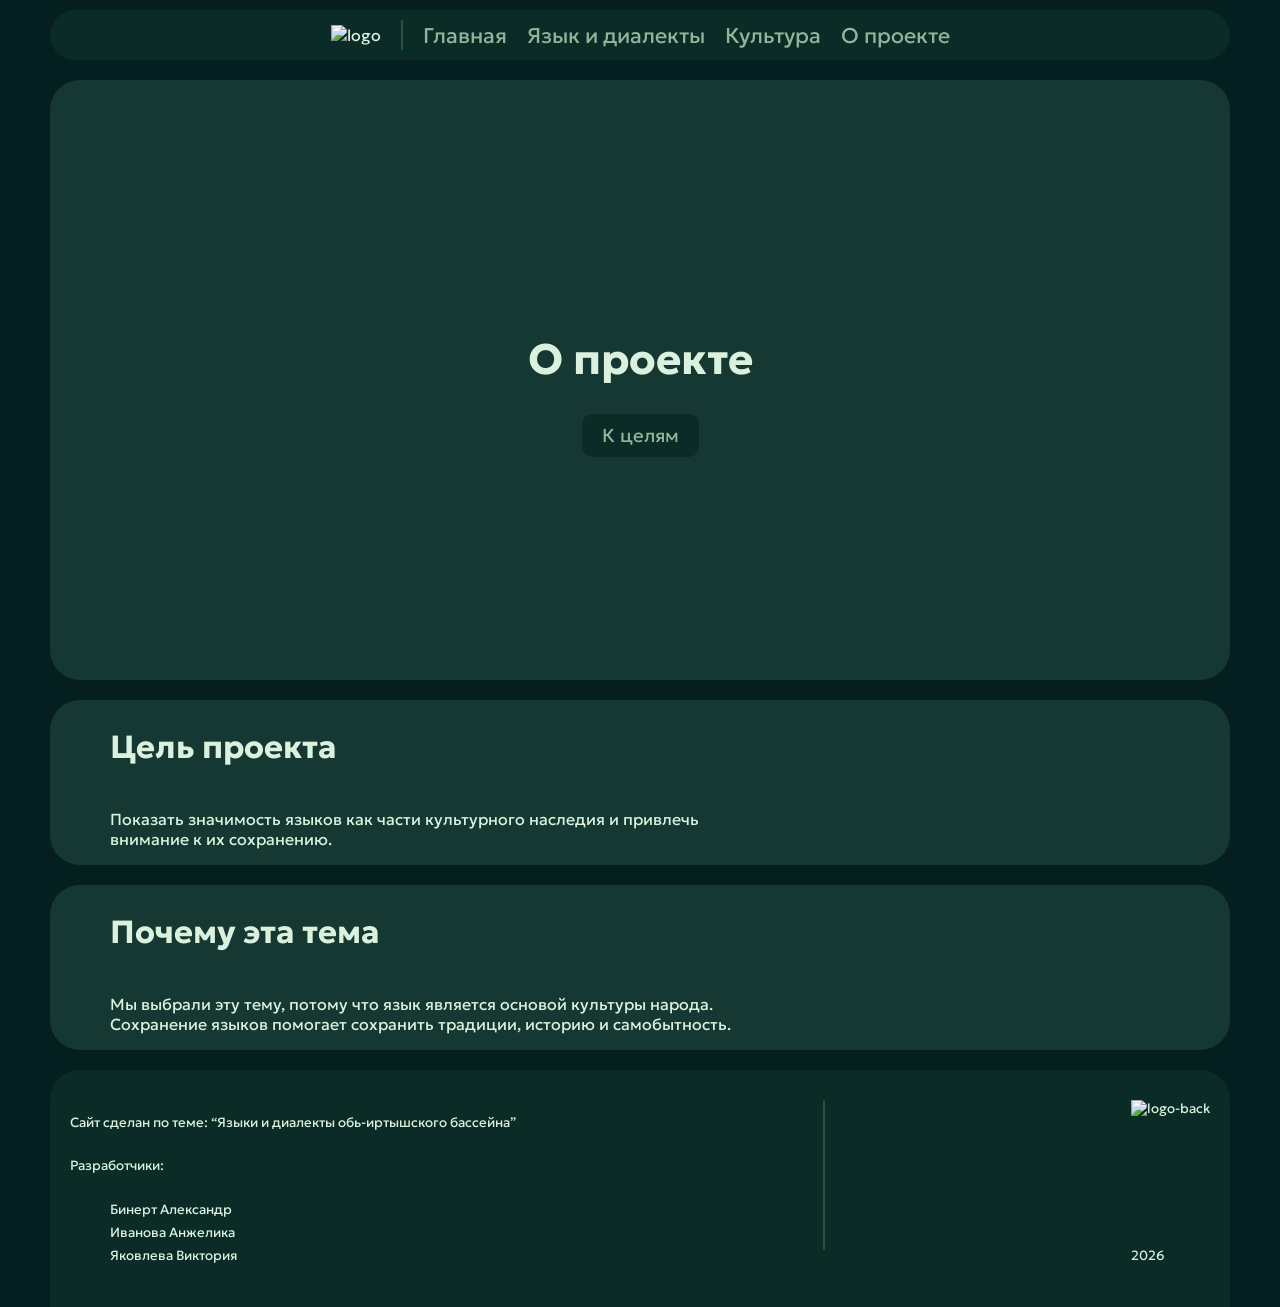
==== about.html @ 1f65d6e5 "вроде большая часть about сделана" ====
<!DOCTYPE html>
<html lang="ru">

<head>
    <meta charset="UTF-8">
    <meta name="viewport" content="width=device-width, initial-scale=1.0">
    <title>О проекте</title>
    <link rel="stylesheet" href="css/styles-global.css">
    <link rel="stylesheet" href="css/styles-about.css">
    <link rel="preconnect" href="https://fonts.googleapis.com">
    <link rel="preconnect" href="https://fonts.gstatic.com" crossorigin>
    <link href="https://fonts.googleapis.com/css2?family=Geologica:wght,CRSV@100..900,0&display=swap" rel="stylesheet">
</head>

<body>
    <header>
        <img src="css/images/logo.svg" alt="logo" class="logo">
        <div class="div-line"> </div>
        <nav class="nav">
            <a href="index.html">Главная</a>
            <a href="lang.html">Язык и диалекты</a>
            <a href="culture.html">Культура</a>
            <a href="about.html">О проекте</a>
        </nav>
    </header>

    <main class = "hero">
        <h1>О проекте</h1>
        <form action = "#about">
            <button type = "submit">К целям</button>
        </form>
    </main>

    <div class = "target">
        <div class = "target--lf">
            <h2>Цель проекта</h2>
            <div class = "target--lf__txt">
                <p>Показать значимость языков как части культурного наследия и привлечь внимание к их сохранению.</p>
            </div>
        </div>
    </div>

    <div class = "why">
        <div class = "why--lf">
            <h2>Почему эта тема</h2>
            <p>Мы выбрали эту тему, потому что язык является основой культуры народа. Сохранение языков помогает сохранить традиции, историю и самобытность.</p>
        </div>
    </div>

    <footer id="footer">
        <div class=" footer--text">
            <p>Сайт сделан по теме: “Языки и диалекты обь-иртышского бассейна”</p>
            <p>Разработчики:</p>
            <ul class="footer--text__list">
                <li>Бинерт Александр</li>
                <li>Иванова Анжелика</li>
                <li>Яковлева Виктория</li>
            </ul>
        </div>
        <div class="div-line footer"> </div>
        <div class="footer--text__year">
            <img src="css/images/logo-back.svg" alt="logo-back" class="logo">
            <p>2026</p>
        </div>
    </footer>
</body>

</html>
---- css/styles-global.css ----
html {
    font-size: 62.5%;
}
:root {
    --font: "Geologica", sans-serif;
    --bgc: #051F20;
    --bgc-card: #163832;
    --color-head: #8EB69B;
    --text: #DAF1DE;
    --akc-1: #235347;
    --color-btn: #0B2B26;
}

body {
    margin: 1rem 5rem 0;
    display: flex;
    font-family: var(--font);
    font-size: 1.6rem;
    color: var(--text);
    background-color: var(--bgc);
    flex-direction: column;
    gap: 20px;
}

.logo {
    max-width: 200px;
}

header {
    position: sticky;
    top: 0;
    z-index: 100;
    display: flex;
    background-color: var(--color-btn);
    border-radius: 60px;
    padding: 1rem 2rem;
    flex-grow: 2;
    align-items: center;
    text-align: center;
    justify-content: center;
    gap: 2rem;
}

.div-line {
    background: var(--akc-1);
    height: 3rem;
    width: 2px;
}

.div-line.footer {
    height: 15rem;
}

a {
    text-decoration: none;
    font-size: 16pt;
    color: var(--color-head);
}

.nav {
    display: flex;
    align-items: center;
    text-align: center;
    justify-content: center;
    gap: 2rem;
}

h1 {
    font-size: 32pt;
}

h2 {
    font-size: 24pt;
}

h3 {
    font-size: 18pt;
}

button {
    border: none;
    border-radius: 1rem;
    padding: 1rem 2rem;
    background: var(--color-btn);
    color: var(--color-head);
    font-family: var(--font);
    font-size: 14pt;
}

button:hover {
    background: #08201c;
    color: #628b6f;
}

footer {
    display: flex;
    background: var(--color-btn);
    font-size: 10pt;
    flex-grow: 2;
    border-radius: 3rem 3rem 0 0;
    padding: 3rem 2rem;
    justify-content: space-between;


.footer--text {
    display: flex;
    flex-direction: column;
}

ul {
    display: flex;
    flex-direction: column;
    list-style-type: none;
    gap: 0.6rem;
}

.footer--text__year {
    display: flex;
    flex-direction: column;
    justify-content: space-between;
}

@media screen and (max-width: 1980px) {
    body { 
        margin: 1rem 15rem 0;
    }
}

@media screen and (max-width: 1440px) {
    body { 
        margin: 1rem 10rem 0;
    }
}

@media screen and (max-width: 1280px) {
    body {
        margin: 1rem 5rem 0;
    }
}
---- css/styles-about.css ----
main {
    display: flex;
    flex-direction: column;
    background: var(--bgc-card);
    justify-content: center;
    height: 600px;
    border-radius: 3rem;
    text-align: center;
}

.target {
    display: flex;
    background: var(--bgc-card);
    border-radius: 3rem;
    justify-content: space-between;
    align-items: center;
}

.target--img {
    display: flex;
    max-height: 400px;
    max-width: 500px;
    border-radius: 3rem;
}

.target--lf {
    display: flex;
    flex-direction: column;
    width: 50vw;
    justify-content: center;
    padding: 0 6rem;
}

.target--lf__txt {
    gap: 1rem;
}

.why {
    display: flex;
    background: var(--bgc-card);
    border-radius: 3rem;
    justify-content: space-between;
    align-items: center;
}

.why--lf {
    display: flex;
    flex-direction: column;
    width: 50vw;
    justify-content: center;
    padding: 0 6rem;
}
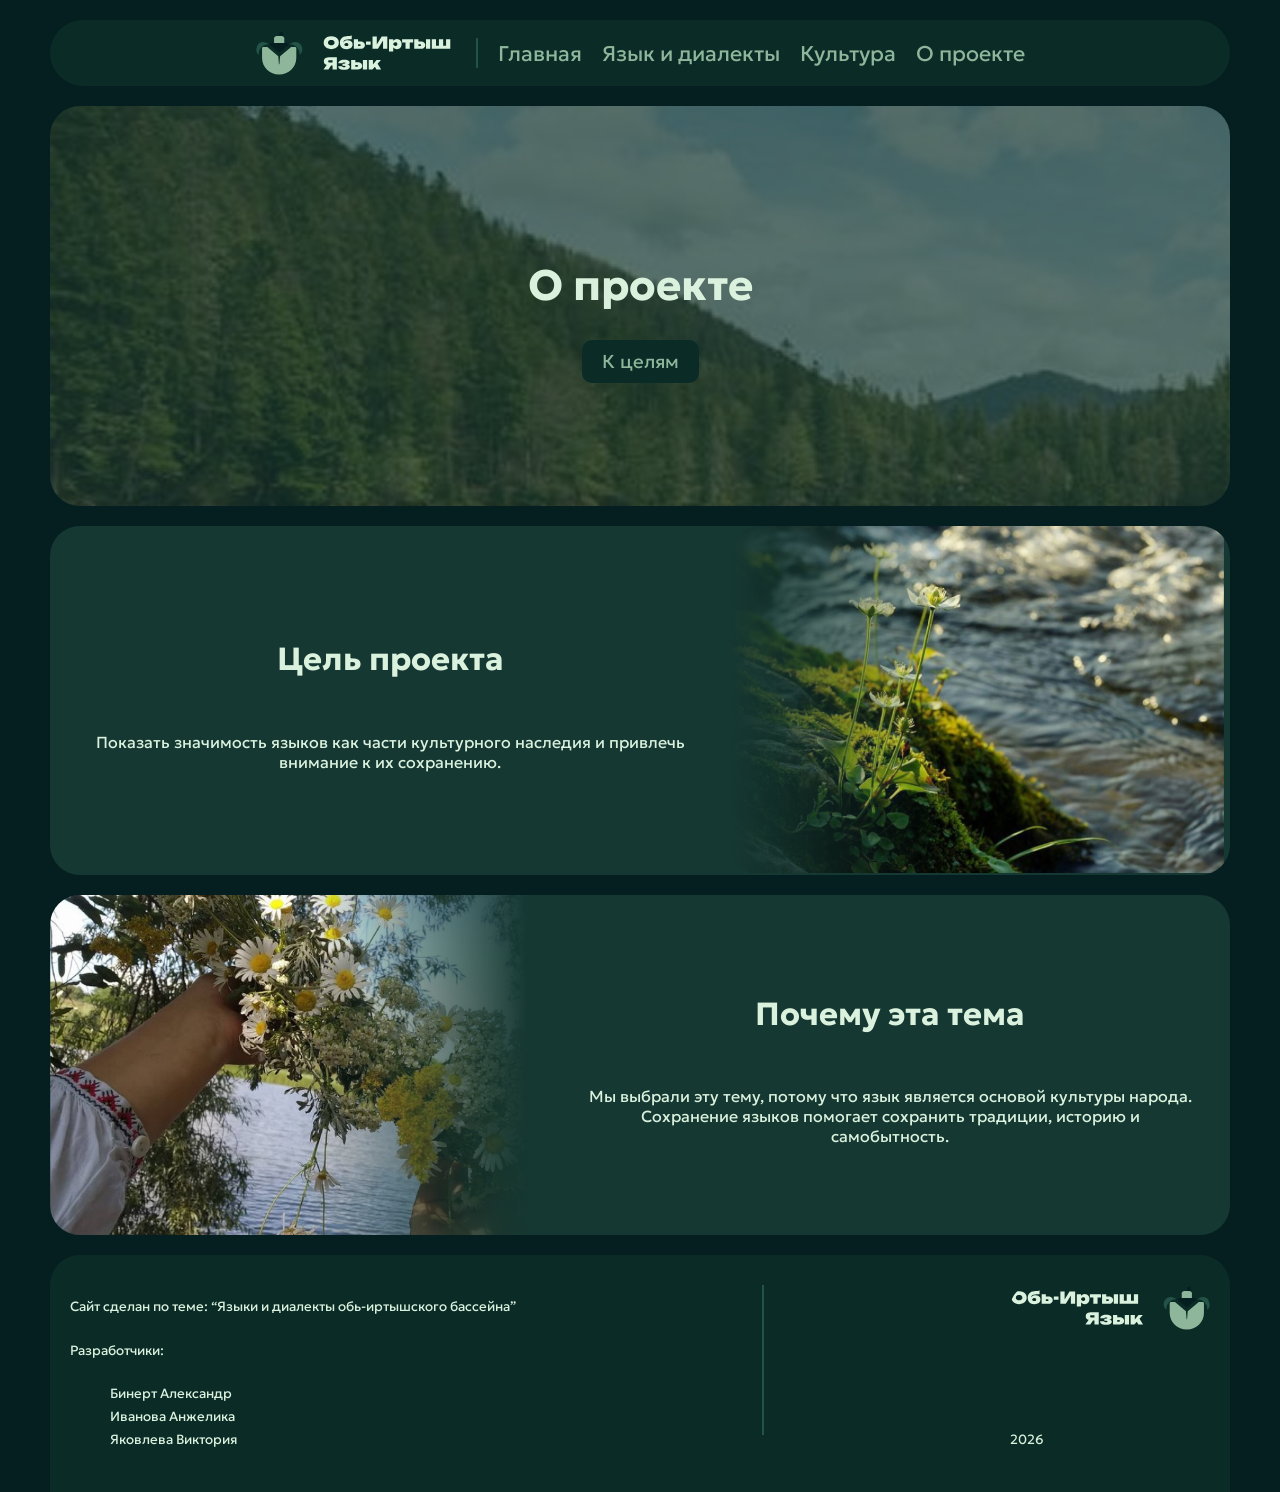
==== commit d0238283: "Merge pull request #2 from 21ISR/wip" ====
--- a/about.html
+++ b/about.html
@@ -26,24 +26,28 @@
 
     <main class = "hero">
         <h1>О проекте</h1>
-        <form action = "#about">
+        <form action = "#target">
             <button type = "submit">К целям</button>
         </form>
     </main>
 
-    <div class = "target">
+    <div class = "target" id="target">
         <div class = "target--lf">
-            <h2>Цель проекта</h2>
             <div class = "target--lf__txt">
+                <h2>Цель проекта</h2>
                 <p>Показать значимость языков как части культурного наследия и привлечь внимание к их сохранению.</p>
             </div>
+            <img src="css/images/about/img-about-1.png" alt="img-about-1" class="target--lf__img">
         </div>
     </div>
 
     <div class = "why">
         <div class = "why--lf">
-            <h2>Почему эта тема</h2>
-            <p>Мы выбрали эту тему, потому что язык является основой культуры народа. Сохранение языков помогает сохранить традиции, историю и самобытность.</p>
+            <div class="why--lf__text">
+                <h2>Почему эта тема</h2>
+                <p>Мы выбрали эту тему, потому что язык является основой культуры народа. Сохранение языков помогает сохранить традиции, историю и самобытность.</p>
+            </div>
+            <img src="css/images/about/img-about-2.png" alt="img-about-2">
         </div>
     </div>
 
--- a/css/styles-global.css
+++ b/css/styles-global.css
@@ -12,7 +12,8 @@
 }
 
 body {
-    margin: 1rem 5rem 0;
+    margin-left: 10vw;
+    margin-right: 10vw;
     display: flex;
     font-family: var(--font);
     font-size: 1.6rem;
@@ -28,7 +29,7 @@
 
 header {
     position: sticky;
-    top: 0;
+    top: 1rem;
     z-index: 100;
     display: flex;
     background-color: var(--color-btn);
@@ -55,6 +56,10 @@
     text-decoration: none;
     font-size: 16pt;
     color: var(--color-head);
+}
+
+a:hover {
+    color: #94c9a5;
 }
 
 .nav {
@@ -100,7 +105,7 @@
     border-radius: 3rem 3rem 0 0;
     padding: 3rem 2rem;
     justify-content: space-between;
-
+}
 
 .footer--text {
     display: flex;
@@ -122,18 +127,18 @@
 
 @media screen and (max-width: 1980px) {
     body { 
-        margin: 1rem 15rem 0;
+        margin: 2rem 15rem 0;
     }
 }
 
 @media screen and (max-width: 1440px) {
     body { 
-        margin: 1rem 10rem 0;
+        margin: 2rem 10rem 0;
     }
 }
 
 @media screen and (max-width: 1280px) {
     body {
-        margin: 1rem 5rem 0;
+        margin: 2rem 5rem 0;
     }
 }
--- a/css/styles-about.css
+++ b/css/styles-about.css
@@ -1,11 +1,23 @@
 main {
     display: flex;
     flex-direction: column;
-    background: var(--bgc-card);
+    background: var(--bgc-card) url(images/bgs/bg-about.png);
     justify-content: center;
-    height: 600px;
+    height: 400px;
     border-radius: 3rem;
     text-align: center;
+}
+
+.why--lf__text,
+.target--lf__txt {
+    display: flex;
+    gap: 10px;
+    flex-grow: 2;
+    padding: 1rem 3rem;
+    flex-direction: column;
+    text-align: center;
+    justify-content: center;
+    align-items: center;
 }
 
 .target {
@@ -16,23 +28,10 @@
     align-items: center;
 }
 
-.target--img {
-    display: flex;
-    max-height: 400px;
-    max-width: 500px;
-    border-radius: 3rem;
-}
-
 .target--lf {
     display: flex;
-    flex-direction: column;
-    width: 50vw;
     justify-content: center;
-    padding: 0 6rem;
-}
-
-.target--lf__txt {
-    gap: 1rem;
+    flex-grow: 2;
 }
 
 .why {
@@ -45,8 +44,14 @@
 
 .why--lf {
     display: flex;
-    flex-direction: column;
-    width: 50vw;
+    flex-direction: row-reverse;
     justify-content: center;
-    padding: 0 6rem;
+    flex-grow: 2;
+}
+
+img {
+    display: flex;
+    max-height: 400px;
+    max-width: 500px;
+    border-radius: 3rem;
 }
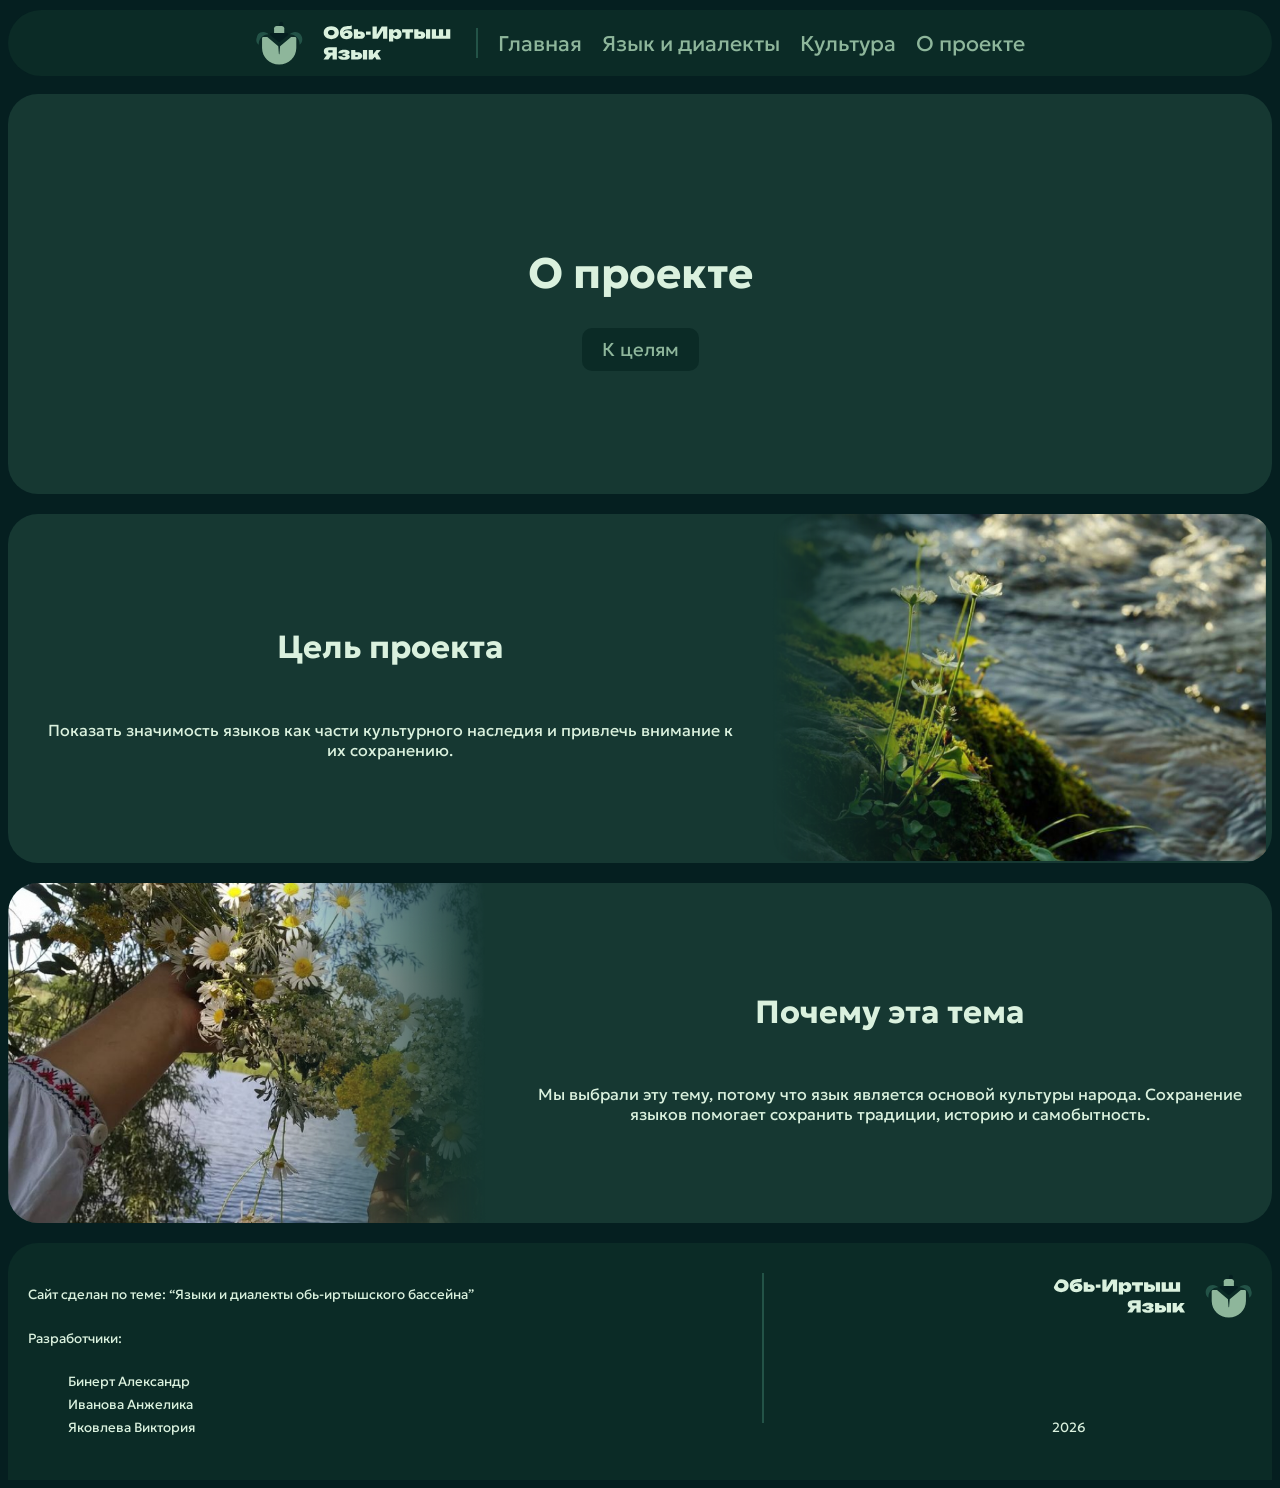
==== commit 14ac421a: "adaptive in progress" ====
--- a/about.html
+++ b/about.html
@@ -13,60 +13,62 @@
 </head>
 
 <body>
-    <header>
-        <img src="css/images/logo.svg" alt="logo" class="logo">
-        <div class="div-line"> </div>
-        <nav class="nav">
-            <a href="index.html">Главная</a>
-            <a href="lang.html">Язык и диалекты</a>
-            <a href="culture.html">Культура</a>
-            <a href="about.html">О проекте</a>
-        </nav>
-    </header>
-
-    <main class = "hero">
-        <h1>О проекте</h1>
-        <form action = "#target">
-            <button type = "submit">К целям</button>
-        </form>
-    </main>
-
-    <div class = "target" id="target">
-        <div class = "target--lf">
-            <div class = "target--lf__txt">
-                <h2>Цель проекта</h2>
-                <p>Показать значимость языков как части культурного наследия и привлечь внимание к их сохранению.</p>
+    <div class="content">
+        <header>
+            <img src="css/images/logo.svg" alt="logo" class="logo">
+            <div class="div-line"> </div>
+            <nav class="nav">
+                <a href="index.html">Главная</a>
+                <a href="lang.html">Язык и диалекты</a>
+                <a href="culture.html">Культура</a>
+                <a href="about.html">О проекте</a>
+            </nav>
+        </header>
+    
+        <main class = "hero">
+            <h1>О проекте</h1>
+            <form action = "#target">
+                <button type = "submit">К целям</button>
+            </form>
+        </main>
+    
+        <div class = "target" id="target">
+            <div class = "target--lf">
+                <div class = "target--lf__txt">
+                    <h2>Цель проекта</h2>
+                    <p>Показать значимость языков как части культурного наследия и привлечь внимание к их сохранению.</p>
+                </div>
+                <img src="css/images/about/img-about-1.png" alt="img-about-1" class="img--bg">
             </div>
-            <img src="css/images/about/img-about-1.png" alt="img-about-1" class="target--lf__img">
         </div>
+    
+        <div class = "why">
+            <div class = "why--lf">
+                <div class="why--lf__text">
+                    <h2>Почему эта тема</h2>
+                    <p>Мы выбрали эту тему, потому что язык является основой культуры народа. Сохранение языков помогает сохранить традиции, историю и самобытность.</p>
+                </div>
+                <img src="css/images/about/img-about-2.png" alt="img-about-2" class = "img--bg">
+            </div>
+        </div>
+    
+        <footer id="footer">
+            <div class=" footer--text">
+                <p>Сайт сделан по теме: “Языки и диалекты обь-иртышского бассейна”</p>
+                <p>Разработчики:</p>
+                <ul class="footer--text__list">
+                    <li>Бинерт Александр</li>
+                    <li>Иванова Анжелика</li>
+                    <li>Яковлева Виктория</li>
+                </ul>
+            </div>
+            <div class="div-line footer"> </div>
+            <div class="footer--text__year">
+                <img src="css/images/logo-back.svg" alt="logo-back" class="logo">
+                <p>2026</p>
+            </div>
+        </footer>
     </div>
-
-    <div class = "why">
-        <div class = "why--lf">
-            <div class="why--lf__text">
-                <h2>Почему эта тема</h2>
-                <p>Мы выбрали эту тему, потому что язык является основой культуры народа. Сохранение языков помогает сохранить традиции, историю и самобытность.</p>
-            </div>
-            <img src="css/images/about/img-about-2.png" alt="img-about-2">
-        </div>
-    </div>
-
-    <footer id="footer">
-        <div class=" footer--text">
-            <p>Сайт сделан по теме: “Языки и диалекты обь-иртышского бассейна”</p>
-            <p>Разработчики:</p>
-            <ul class="footer--text__list">
-                <li>Бинерт Александр</li>
-                <li>Иванова Анжелика</li>
-                <li>Яковлева Виктория</li>
-            </ul>
-        </div>
-        <div class="div-line footer"> </div>
-        <div class="footer--text__year">
-            <img src="css/images/logo-back.svg" alt="logo-back" class="logo">
-            <p>2026</p>
-        </div>
-    </footer>
 </body>
 
 </html>
--- a/css/styles-global.css
+++ b/css/styles-global.css
@@ -1,6 +1,16 @@
 html {
     font-size: 62.5%;
-}
+    scroll-behavior: smooth;
+    object-fit: cover
+}
+
+img {
+    display: flex;
+    max-height: 400px;
+    max-width: 500px;
+    border-radius: 3rem;
+}
+
 :root {
     --font: "Geologica", sans-serif;
     --bgc: #051F20;
@@ -12,8 +22,6 @@
 }
 
 body {
-    margin-left: 10vw;
-    margin-right: 10vw;
     display: flex;
     font-family: var(--font);
     font-size: 1.6rem;
@@ -125,20 +133,70 @@
     justify-content: space-between;
 }
 
-@media screen and (max-width: 1980px) {
-    body { 
-        margin: 2rem 15rem 0;
-    }
+.content {
+    display: flex;
+    flex-direction: column;
+    gap: 2rem;
+    margin-inline: auto;
+    max-width: 1440px;
+    min-height: 100dvh;
 }
 
 @media screen and (max-width: 1440px) {
-    body { 
-        margin: 2rem 10rem 0;
-    }
-}
-
-@media screen and (max-width: 1280px) {
-    body {
-        margin: 2rem 5rem 0;
+    .content {
+        min-width: 95dvw;
+        min-height: 100dvh;
+    }
+}
+
+@media screen and (max-width: 1024px) {
+    html {
+        font-size: 56.25%;
+    }
+
+    /* .content { min-width: 100dvw; min-height: 100dvh;} */
+}
+
+@media screen and (max-width: 768px) {
+    html {
+        font-size: 50%;
+    }
+
+    .content {
+        min-width: 480px;
+        min-height: 100dvh;
+    }
+}
+
+@media screen and (max-width: 480px) {
+    html {
+        font-size: 43.75%;
+    }
+
+    .found--cardholder {
+        flex-direction: column;
+    }
+
+    .img--bg {
+        width: 100px;
+        height: 250px;
+    }
+
+    .logo{
+        max-width: 18rem;
+    }
+
+    header{
+        gap: 0.7rem
+    }
+
+    a {
+        font-size: 1.7rem;
+    }
+
+    .content {
+        margin: 0 2rem;
+        min-width: 80dvw;
+        min-height: 100dvh;
     }
 }
--- a/css/styles-about.css
+++ b/css/styles-about.css
@@ -1,7 +1,7 @@
 main {
     display: flex;
     flex-direction: column;
-    background: var(--bgc-card) url(images/bgs/bg-about.png);
+    background: var(--bgc-card);
     justify-content: center;
     height: 400px;
     border-radius: 3rem;
@@ -48,10 +48,3 @@
     justify-content: center;
     flex-grow: 2;
 }
-
-img {
-    display: flex;
-    max-height: 400px;
-    max-width: 500px;
-    border-radius: 3rem;
-}
